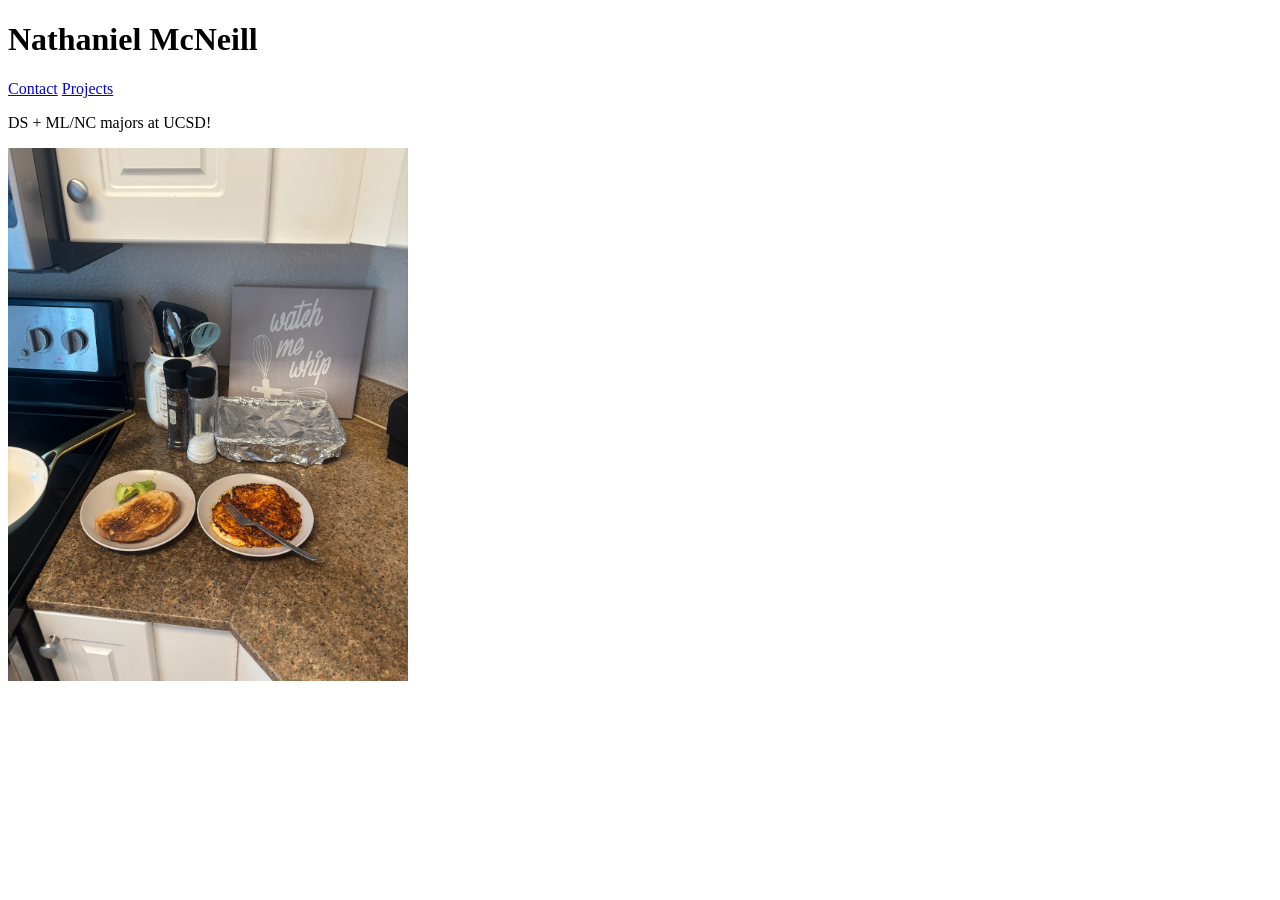
==== index.html @ 00d41b7d "Update index.html" ====
<!DOCTYPE html>
<html lang="en">
<head>
    <meta charset="UTF-8">
    <meta name="viewport" content="width=device-width, initial-scale=1.0">
    <title>Nathaniel McNeill: Personal site and portfolio</title>
    <link style.css>
</head>
<body>
    <h1>Nathaniel McNeill</h1>
    <a href="contact/index.html">Contact</a>
    <a href="projects/index.html">Projects</a>
    <p>DS + ML/NC majors at UCSD!</p>
    <img src="images/IMG_7753.JPG" alt="Breakfast: fired eggs, toast, and avocado." width="400">
</body>
</html>
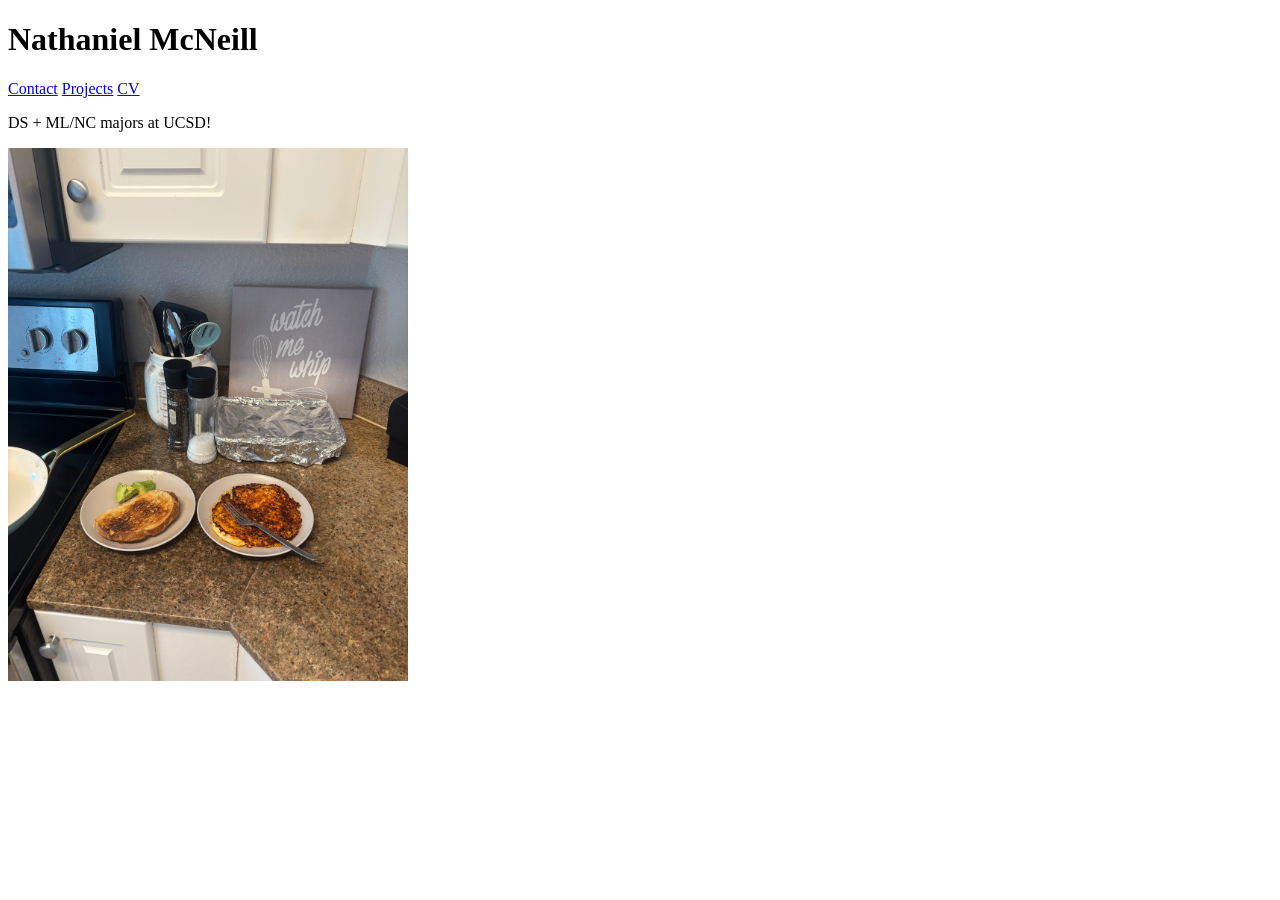
==== commit 56a28cf8: "added cv" ====
--- a/index.html
+++ b/index.html
@@ -10,6 +10,7 @@
     <h1>Nathaniel McNeill</h1>
     <a href="contact/index.html">Contact</a>
     <a href="projects/index.html">Projects</a>
+    <a href="CV/index.html">CV</a>
     <p>DS + ML/NC majors at UCSD!</p>
     <img src="images/IMG_7753.JPG" alt="Breakfast: fired eggs, toast, and avocado." width="400">
 </body>
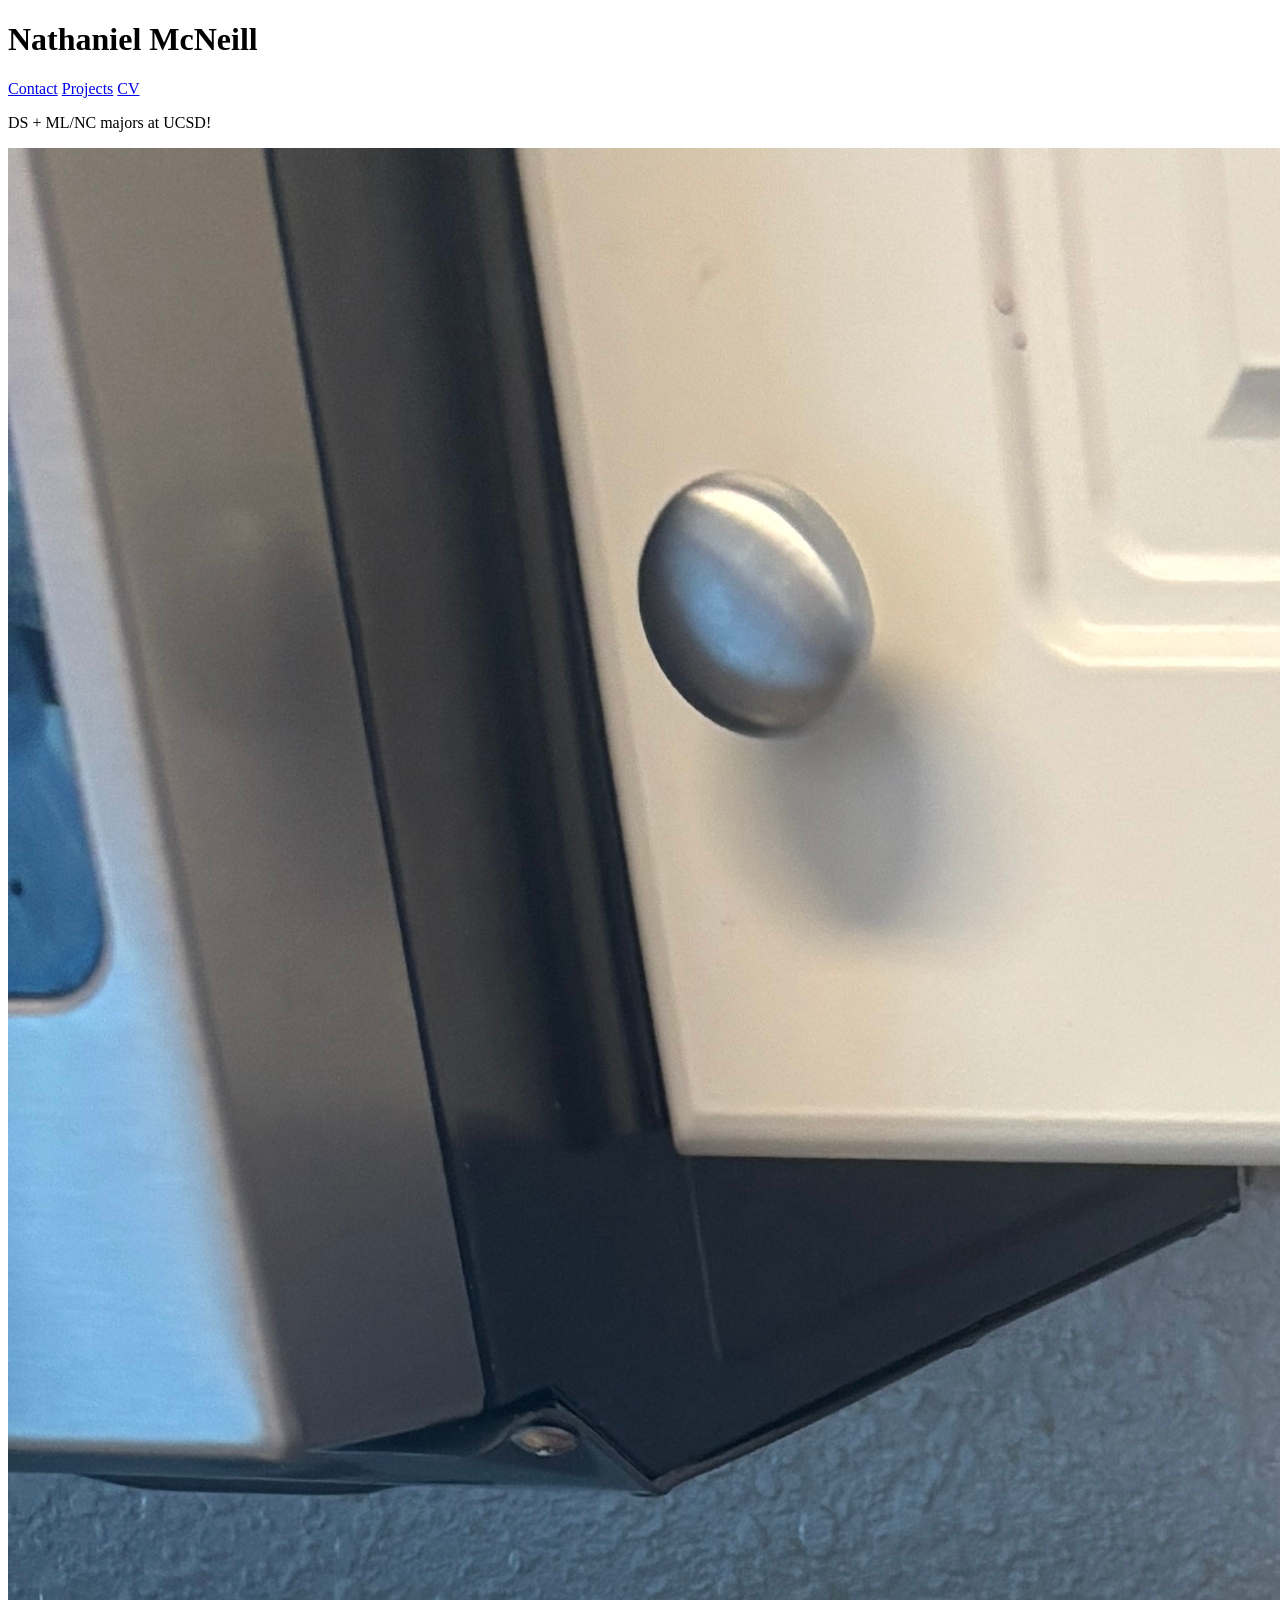
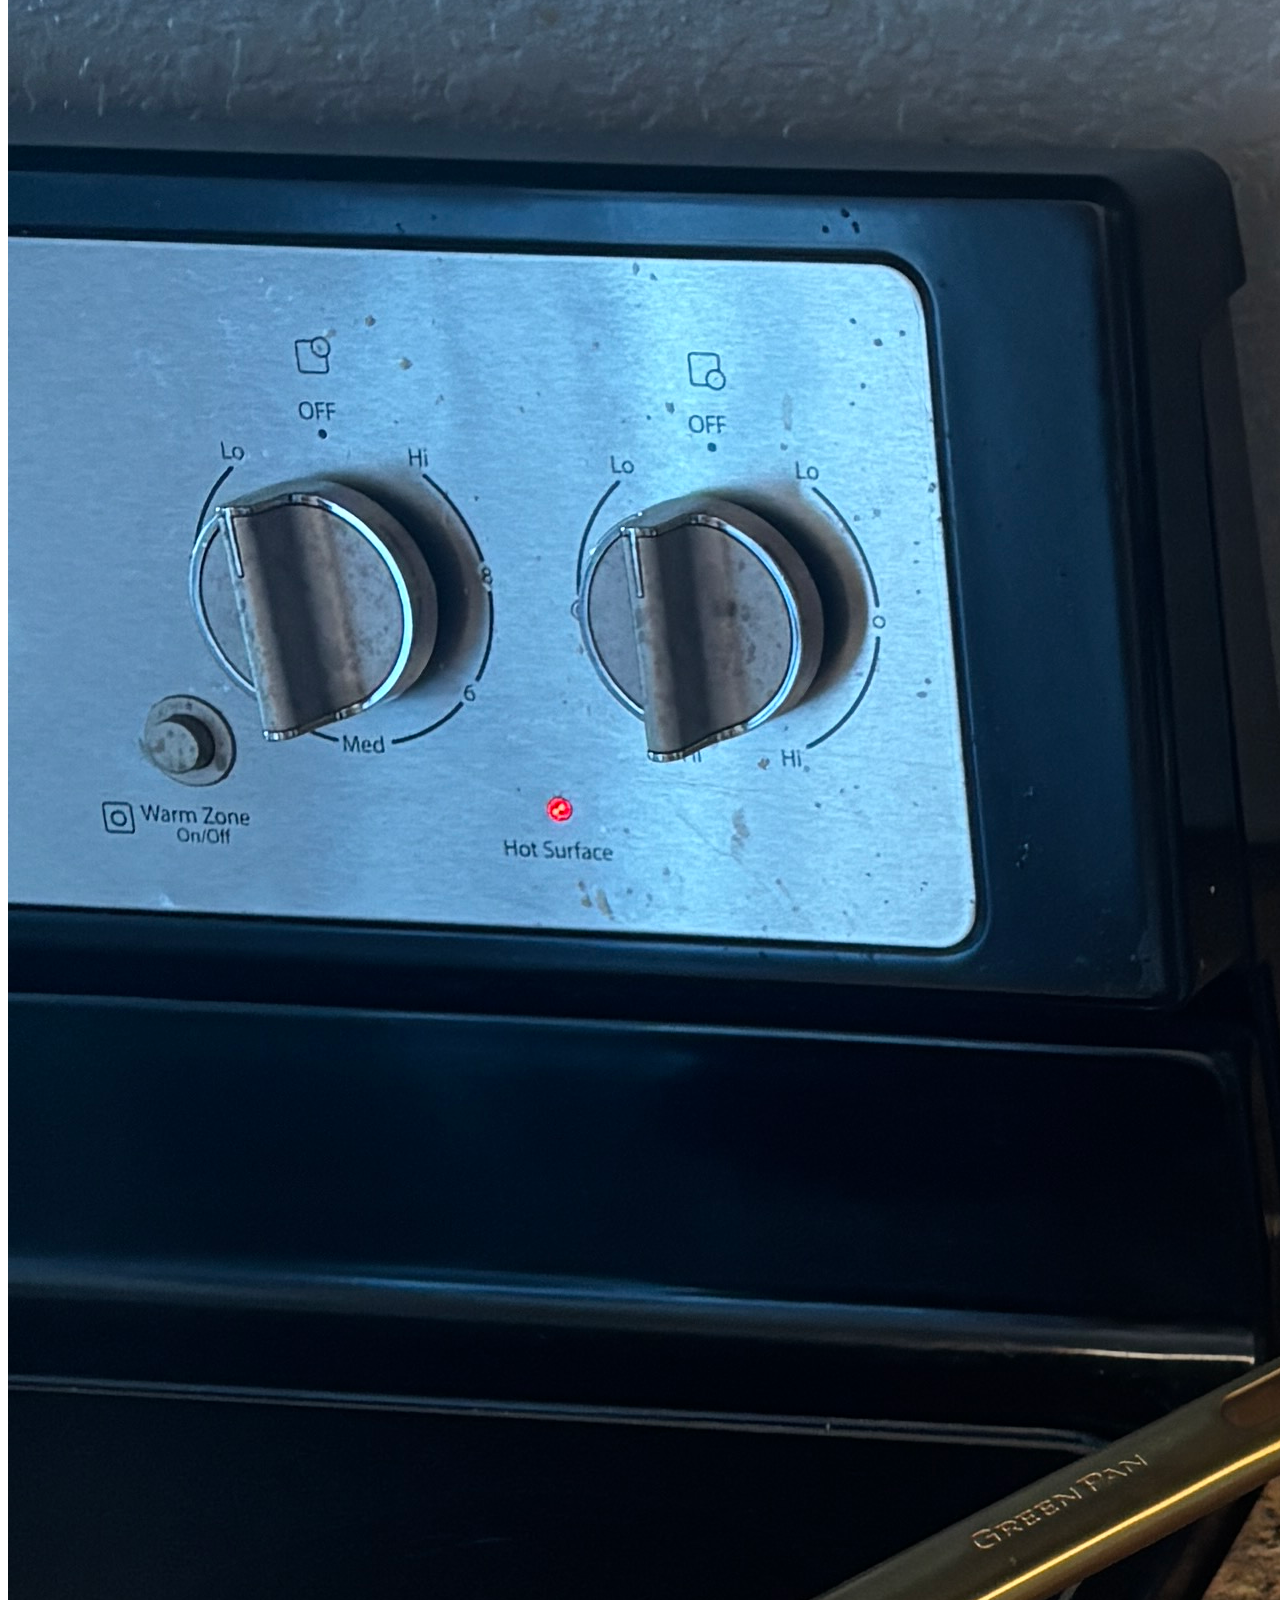
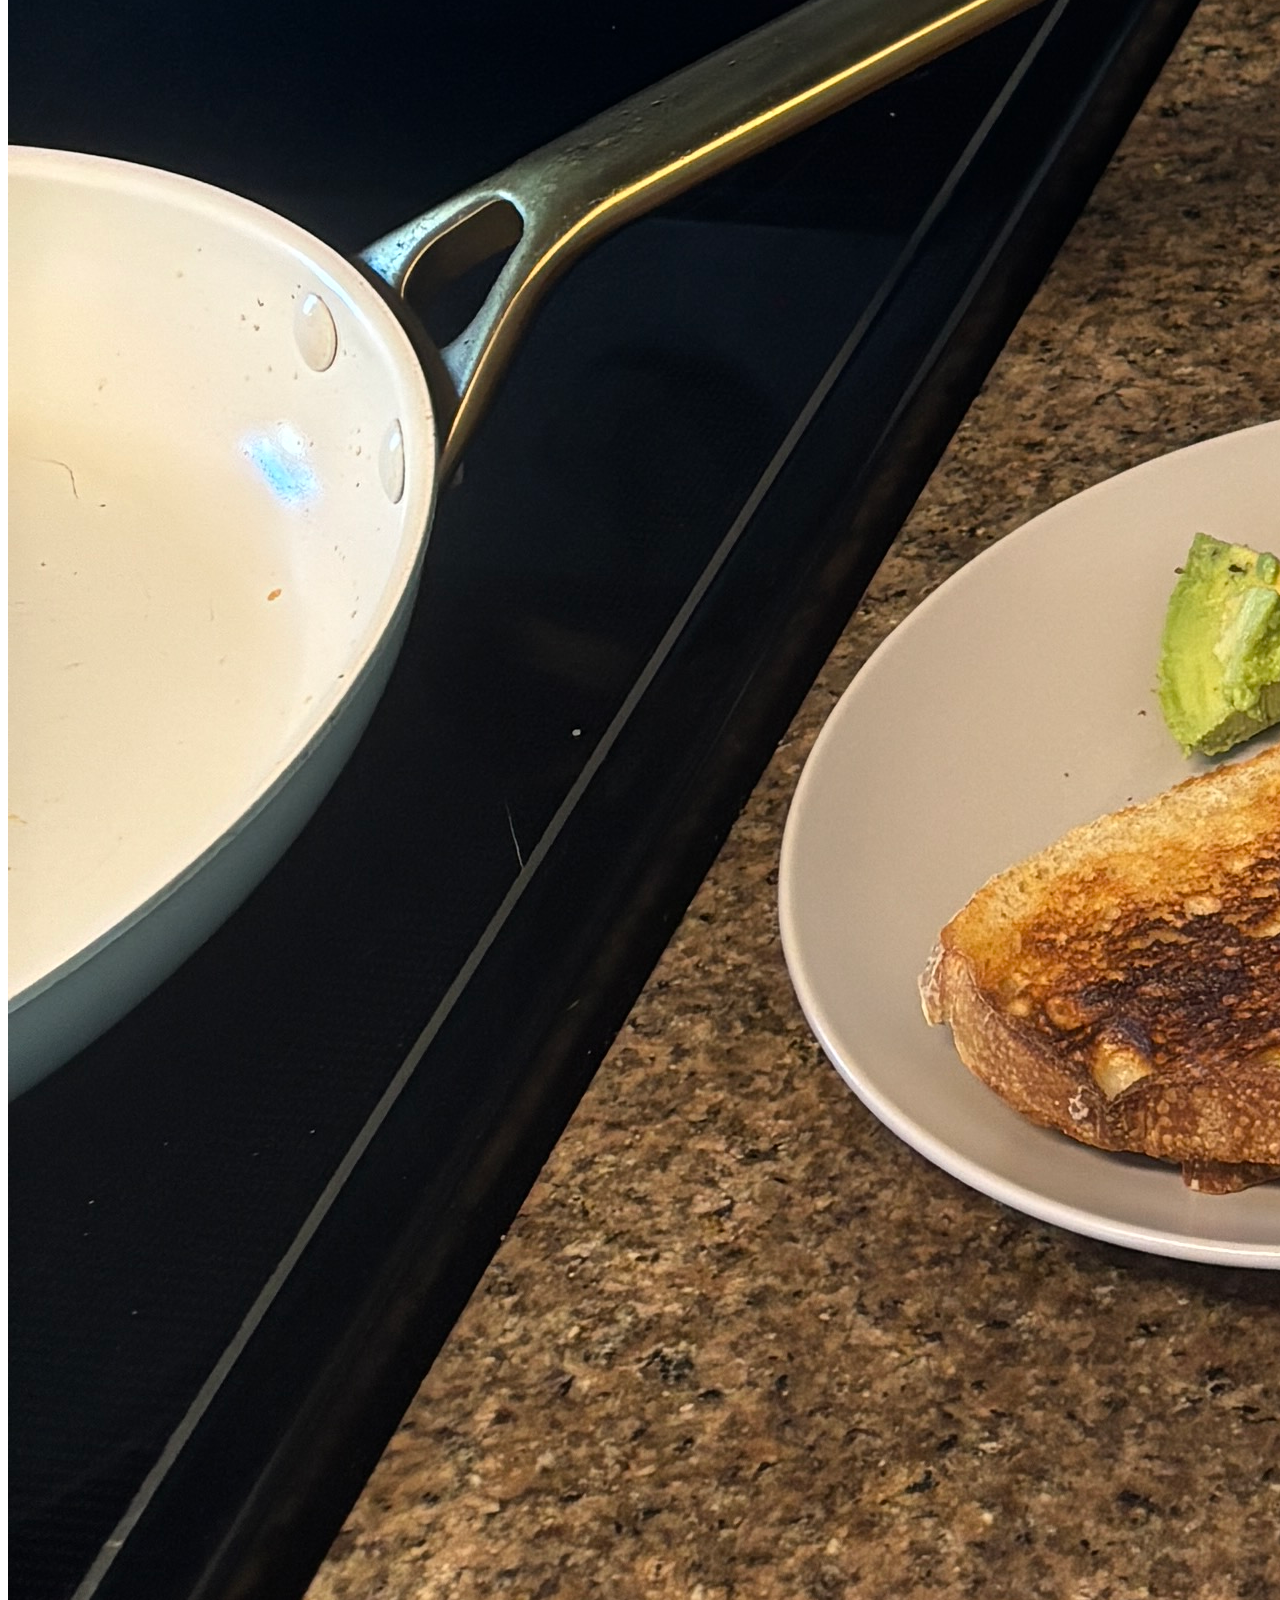
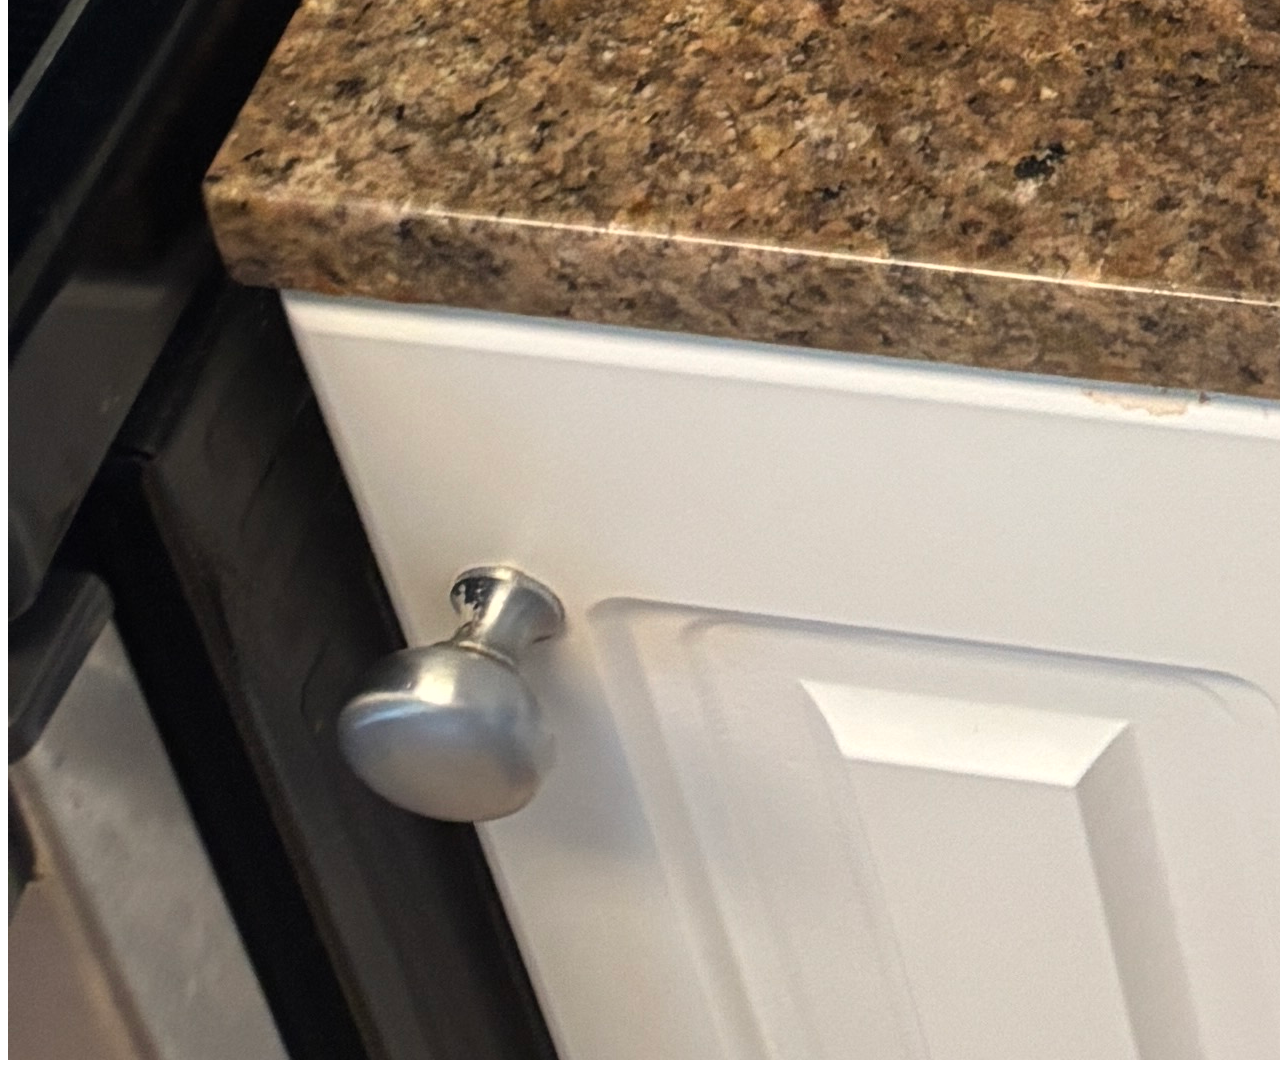
==== commit 32e7039e: "Update index.html" ====
--- a/index.html
+++ b/index.html
@@ -12,6 +12,6 @@
     <a href="projects/index.html">Projects</a>
     <a href="CV/index.html">CV</a>
     <p>DS + ML/NC majors at UCSD!</p>
-    <img src="images/IMG_7753.JPG" alt="Breakfast: fired eggs, toast, and avocado." width="400">
+    <img src="images/IMG_7753.JPG" alt="Breakfast: fired eggs, toast, and avocado." width="device-width">
 </body>
 </html>
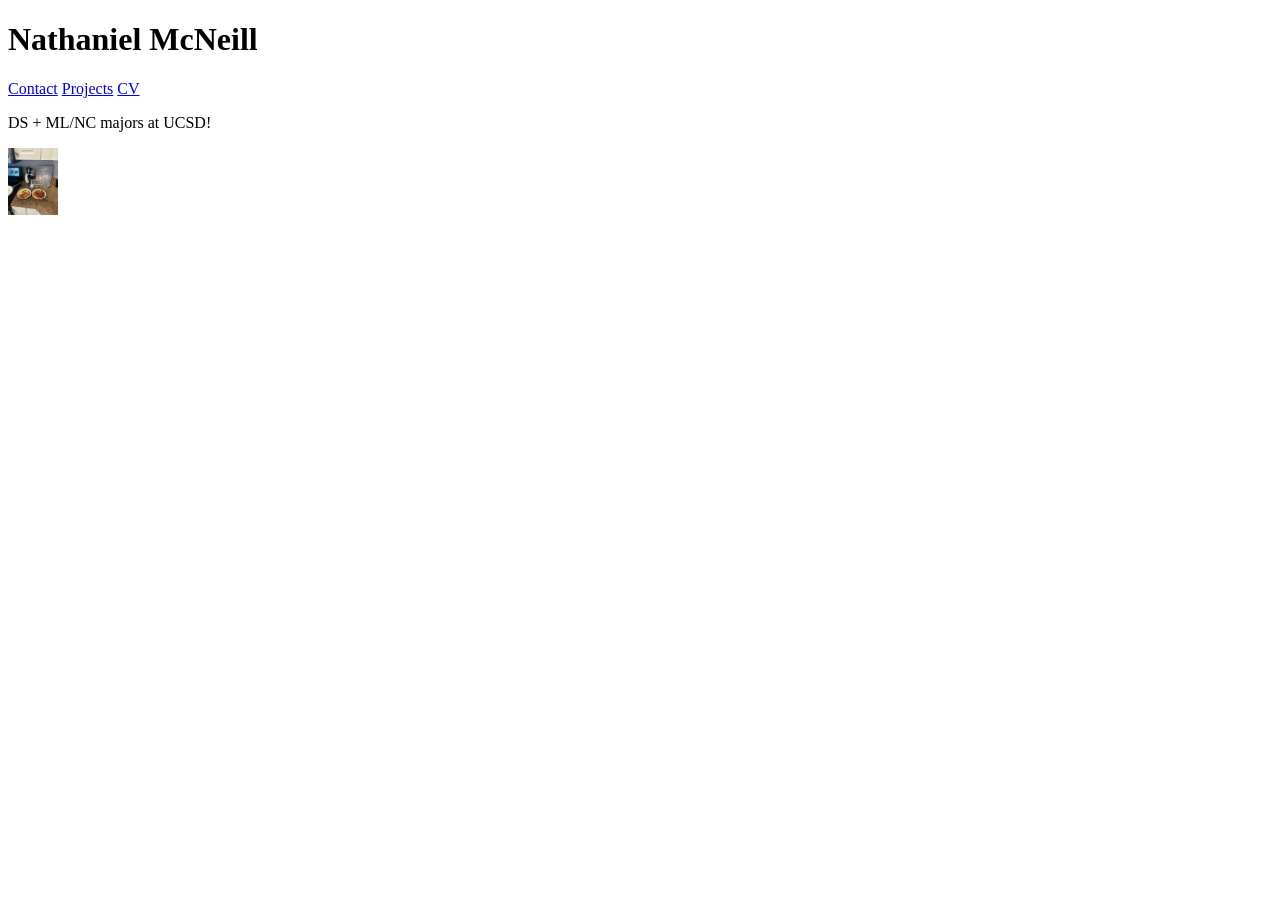
==== commit fb25bbb2: "Update index.html" ====
--- a/index.html
+++ b/index.html
@@ -12,6 +12,6 @@
     <a href="projects/index.html">Projects</a>
     <a href="CV/index.html">CV</a>
     <p>DS + ML/NC majors at UCSD!</p>
-    <img src="images/IMG_7753.JPG" alt="Breakfast: fired eggs, toast, and avocado." width="device-width">
+    <img src="images/IMG_7753.JPG" alt="Breakfast: fired eggs, toast, and avocado." width="50vw"; max-width="100%">
 </body>
 </html>
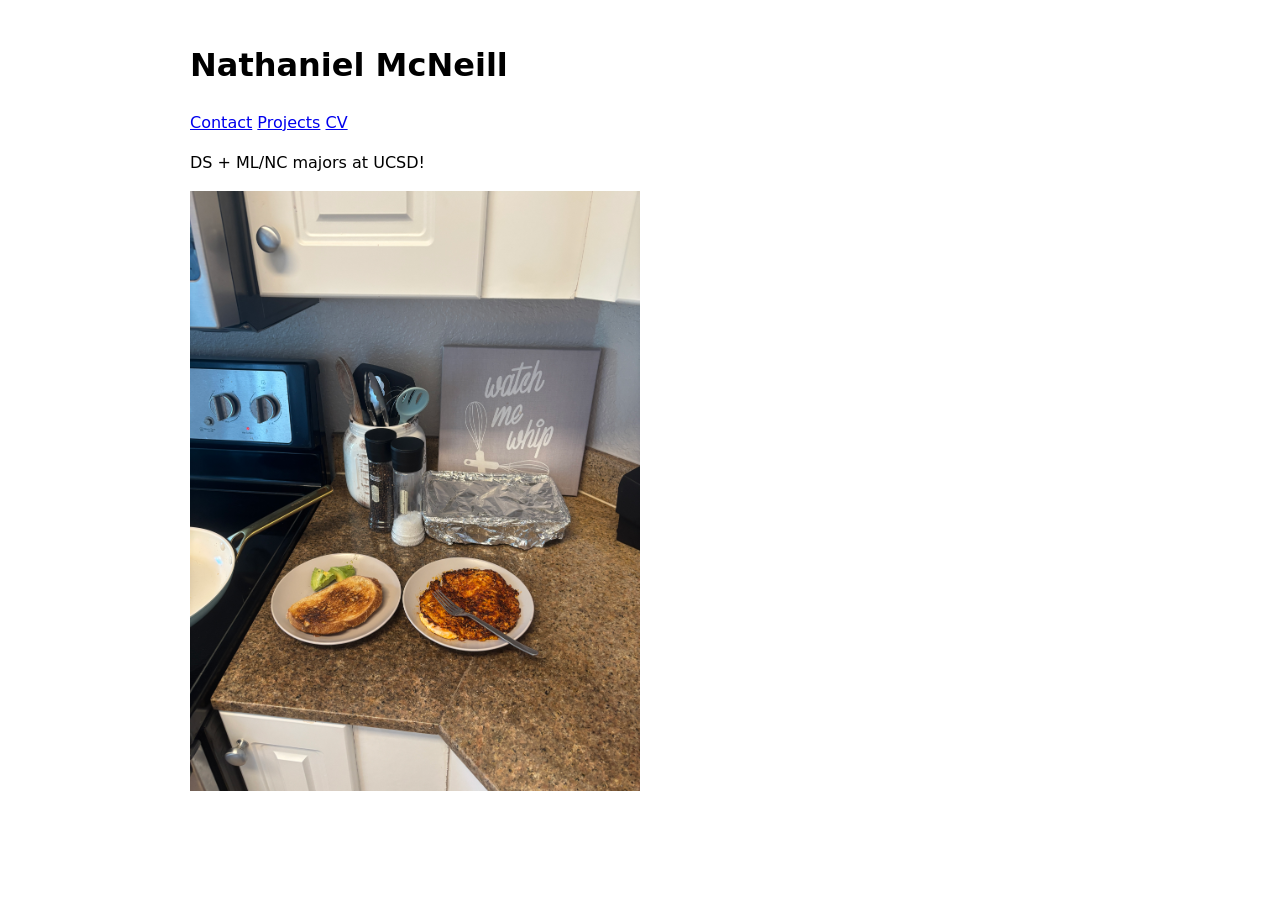
==== commit bb0fb2f7: "uhh" ====
--- a/index.html
+++ b/index.html
@@ -4,7 +4,7 @@
     <meta charset="UTF-8">
     <meta name="viewport" content="width=device-width, initial-scale=1.0">
     <title>Nathaniel McNeill: Personal site and portfolio</title>
-    <link style.css>
+    <link rel="stylesheet" href="style.css">
 </head>
 <body>
     <h1>Nathaniel McNeill</h1>
@@ -12,6 +12,6 @@
     <a href="projects/index.html">Projects</a>
     <a href="CV/index.html">CV</a>
     <p>DS + ML/NC majors at UCSD!</p>
-    <img src="images/IMG_7753.JPG" alt="Breakfast: fired eggs, toast, and avocado." width="50vw"; max-width="100%">
+    <img src="images/IMG_7753.JPG" alt="Breakfast: fired eggs, toast, and avocado.">
 </body>
 </html>
--- a/style.css
+++ b/style.css
@@ -0,0 +1,16 @@
+body {
+    max-width: 900px;
+    margin: auto;
+    padding: 20px;
+    font: 100%/1.5 system-ui;
+}
+
+img {
+    width: 50%;
+    max-width: 100%;
+    height: auto;
+}
+
+p {
+    max-width: 700px;
+}
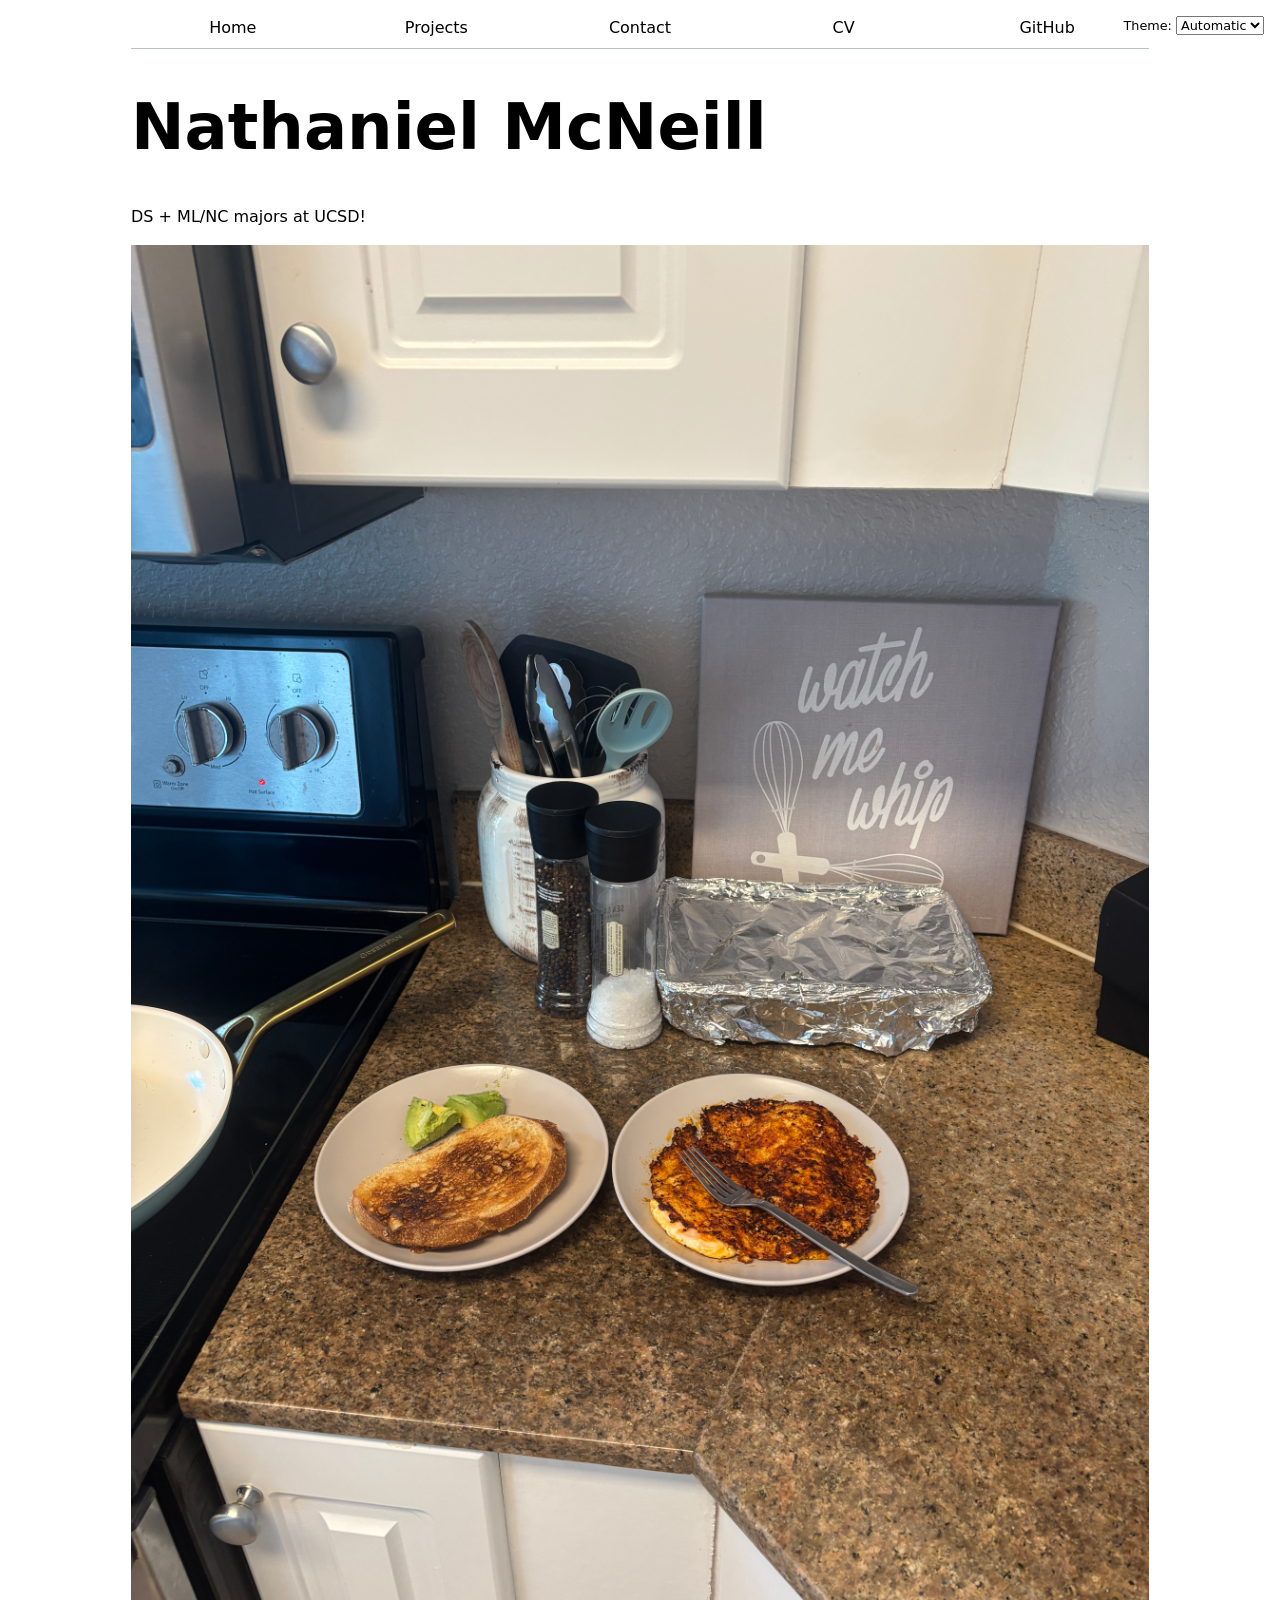
==== commit 3bf77e20: "Catch up" ====
--- a/index.html
+++ b/index.html
@@ -5,12 +5,10 @@
     <meta name="viewport" content="width=device-width, initial-scale=1.0">
     <title>Nathaniel McNeill: Personal site and portfolio</title>
     <link rel="stylesheet" href="style.css">
+    <script type="module" src="global.js"></script>
 </head>
 <body>
     <h1>Nathaniel McNeill</h1>
-    <a href="contact/index.html">Contact</a>
-    <a href="projects/index.html">Projects</a>
-    <a href="CV/index.html">CV</a>
     <p>DS + ML/NC majors at UCSD!</p>
     <img src="images/IMG_7753.JPG" alt="Breakfast: fired eggs, toast, and avocado.">
 </body>
--- a/style.css
+++ b/style.css
@@ -1,16 +1,91 @@
-body {
-    max-width: 900px;
-    margin: auto;
-    padding: 20px;
-    font: 100%/1.5 system-ui;
+html {
+  color-scheme: light dark;
+  --color-accent: oklch(52.641% 0.23 310.893);
+  accent-color: var(--color-accent);
 }
 
-img {
-    width: 50%;
-    max-width: 100%;
-    height: auto;
+body {
+  font: 100%/1.5 system-ui;
+  max-width: 100ch;
+  margin-inline: max(1em, (100% - 100ch) / 2);
 }
 
-p {
-    max-width: 700px;
-}+img { max-width: 100%; }
+
+nav {
+  --border-color: oklch(50% 10% 200 / 40%);
+  display: flex;
+  margin-bottom: 1em;
+  border-bottom: 1px solid var(--border-color);
+}
+
+nav a {
+  flex: 1;
+  text-decoration: none;
+  color: inherit;
+  text-align: center;
+  padding: 0.5em;
+}
+
+nav a.current {
+  border-bottom: 0.4em solid var(--border-color);
+  padding-bottom: 0.1em;
+}
+
+nav a:hover {
+  border-bottom: 0.4em solid var(--color-accent);
+  padding-bottom: 0.1em;
+  background-color: color-mix(in oklch, var(--color-accent), canvas 85%);
+}
+
+.color-scheme {
+  position: absolute;
+  top: 1rem;
+  right: 1rem;
+  font-size: 80%;
+  font-family: inherit;
+}
+
+input, textarea, button, select { font: inherit; }
+
+form {
+  display: grid;
+  grid-template-columns: auto 1fr;
+  gap: 1em;
+}
+
+form label {
+  display: grid;
+  grid-template-columns: subgrid;
+  grid-column: 1 / -1;
+}
+
+form button { grid-column: 1 / -1; }
+
+.projects {
+  display: grid;
+  grid-template-columns: repeat(auto-fill, minmax(15em, 1fr));
+  gap: 1em;
+}
+
+.projects article {
+  display: grid;
+  grid-template-rows: subgrid;
+  grid-row: span 3;
+  gap: 1em;
+}
+
+.projects h2 { margin: 0; }
+
+h1 { font-size: 400%; }
+
+h1, h2, h3, h4, h5, h6 {
+  line-height: 1.1;
+  text-wrap: balance;
+}
+
+.cv section { margin-block: 1.5em; }
+.cv article { margin-block: 1em; }
+.cv header { display: flex; justify-content: space-between; gap: 1em; flex-wrap: wrap; }
+.cv h2 { border-bottom: 2px solid var(--color-accent); padding-bottom: 0.2em; }
+.cv h3 { margin: 0; }
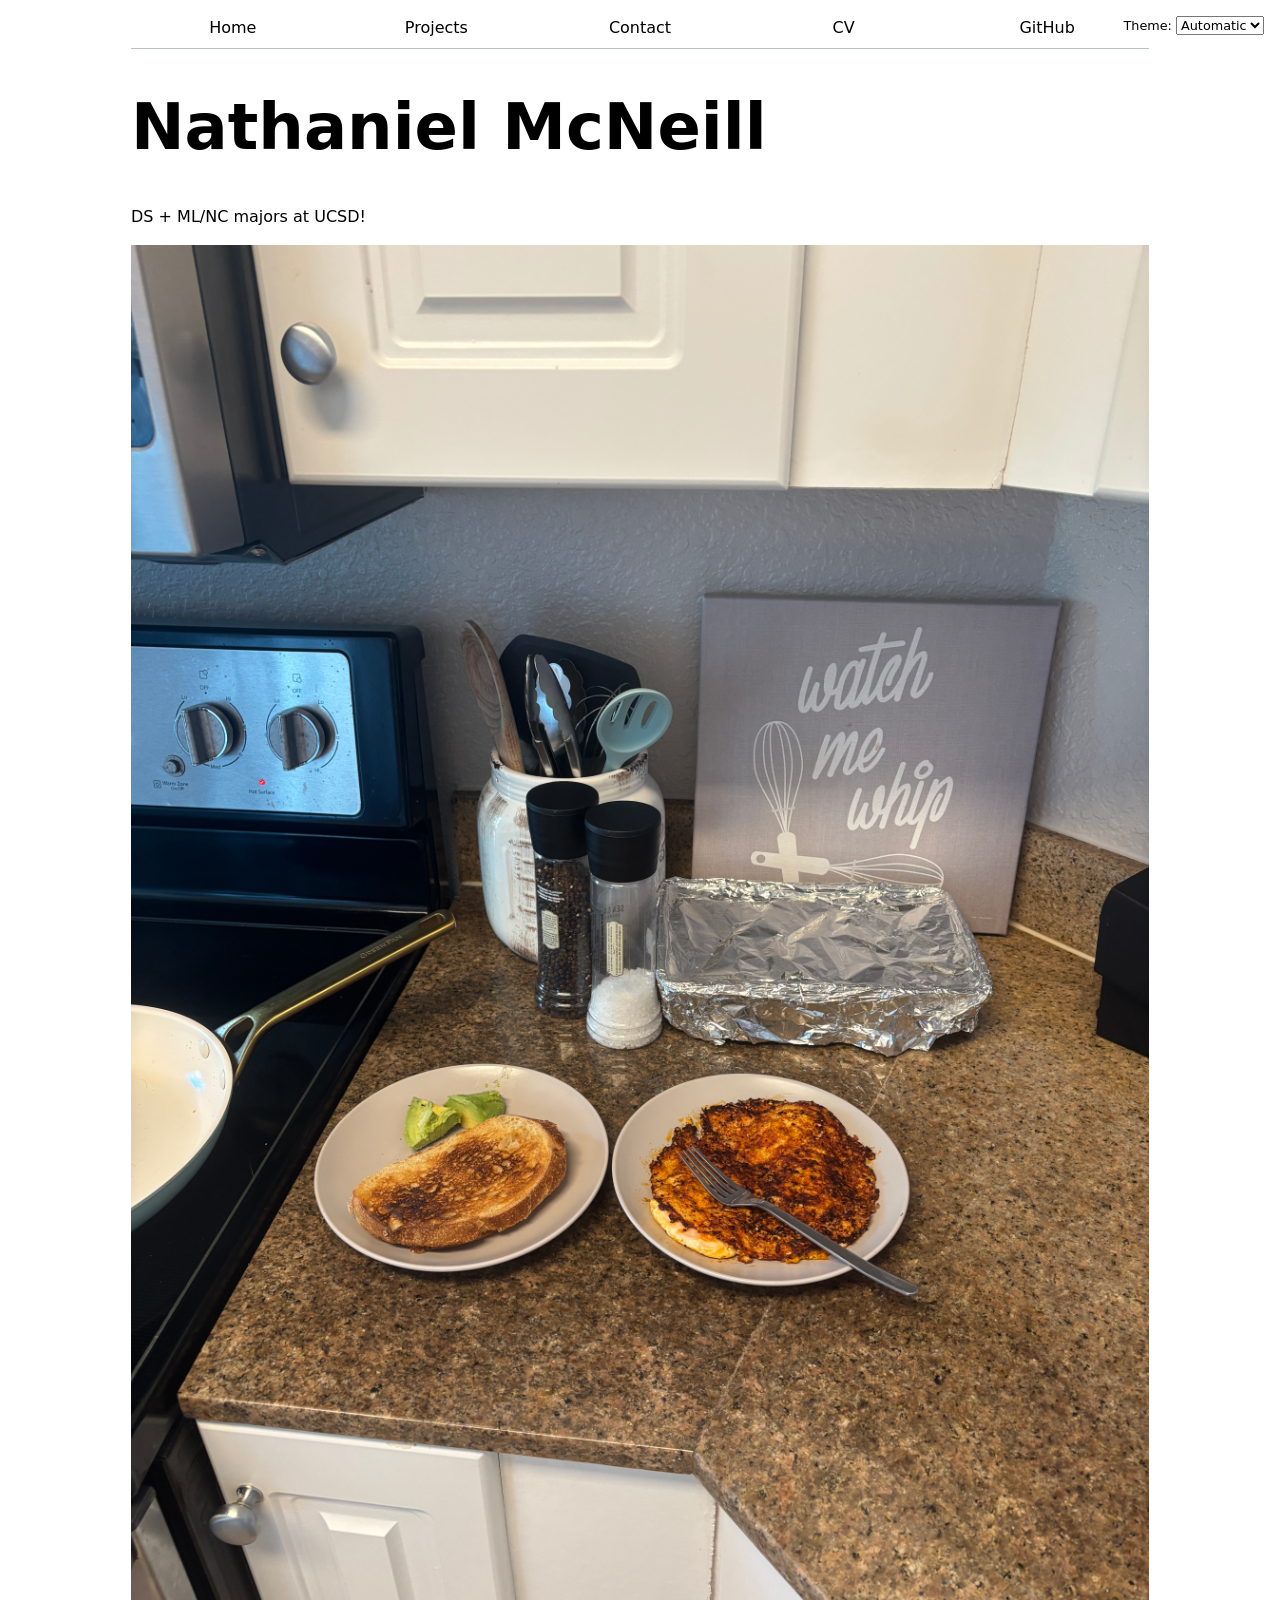
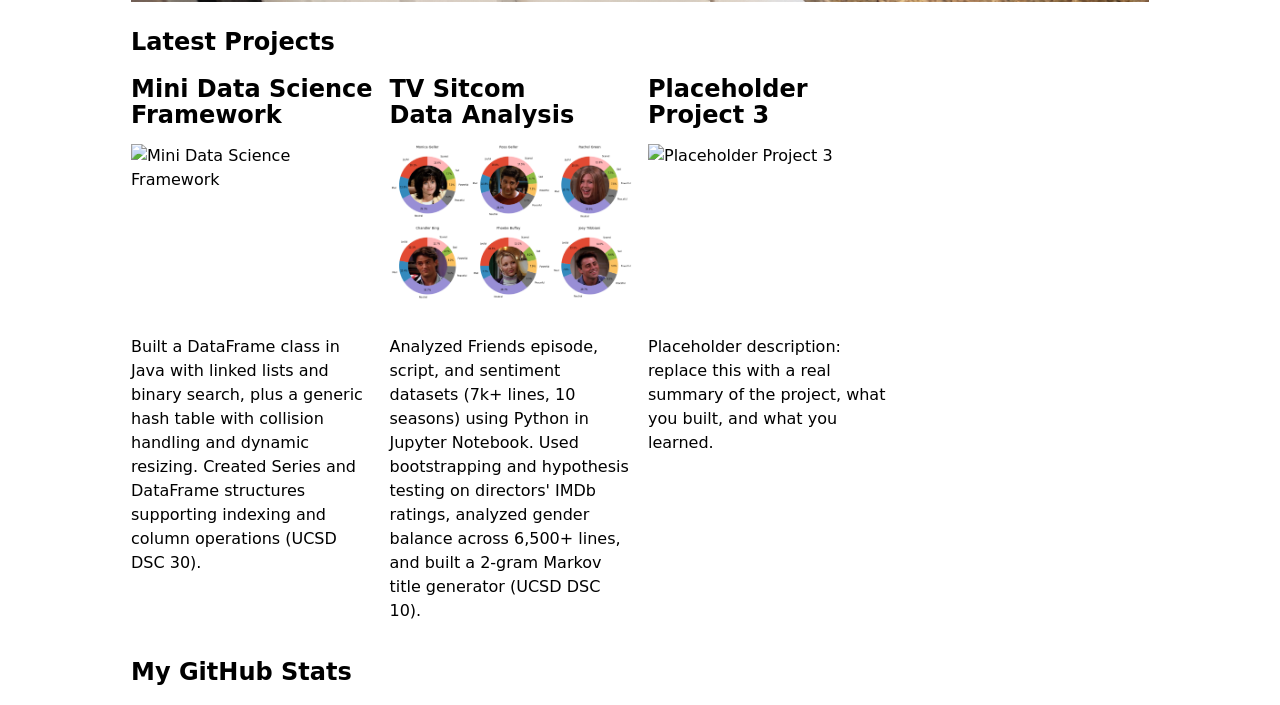
==== commit 2e16b481: "lab04.2" ====
--- a/index.html
+++ b/index.html
@@ -5,11 +5,22 @@
     <meta name="viewport" content="width=device-width, initial-scale=1.0">
     <title>Nathaniel McNeill: Personal site and portfolio</title>
     <link rel="stylesheet" href="style.css">
-    <script type="module" src="global.js"></script>
+    <script src="global.js" type="module"></script>
+    <script src="index.js" type="module" defer></script>
 </head>
 <body>
     <h1>Nathaniel McNeill</h1>
     <p>DS + ML/NC majors at UCSD!</p>
     <img src="images/IMG_7753.JPG" alt="Breakfast: fired eggs, toast, and avocado.">
+    
+    <h2>Latest Projects</h2>
+    <div class="projects">
+        <!-- Dynamically added content will appear here -->
+    </div>
+ 
+    <h2>My GitHub Stats</h2>
+    <div id="profile-stats">
+        <!-- Dynamically added content will appear here -->
+    </div>
 </body>
 </html>
--- a/style.css
+++ b/style.css
@@ -88,4 +88,25 @@
 .cv article { margin-block: 1em; }
 .cv header { display: flex; justify-content: space-between; gap: 1em; flex-wrap: wrap; }
 .cv h2 { border-bottom: 2px solid var(--color-accent); padding-bottom: 0.2em; }
-.cv h3 { margin: 0; }+.cv h3 { margin: 0; }
+
+#profile-stats dl {
+  display: grid;
+  grid-template-columns: repeat(4, 1fr);
+  text-align: center;
+  gap: 0.5em;
+}
+
+#profile-stats dt {
+  grid-row: 1;
+  font-size: 80%;
+  text-transform: uppercase;
+  opacity: 0.7;
+}
+
+#profile-stats dd {
+  grid-row: 2;
+  margin: 0;
+  font-size: 2em;
+  font-weight: bold;
+}
